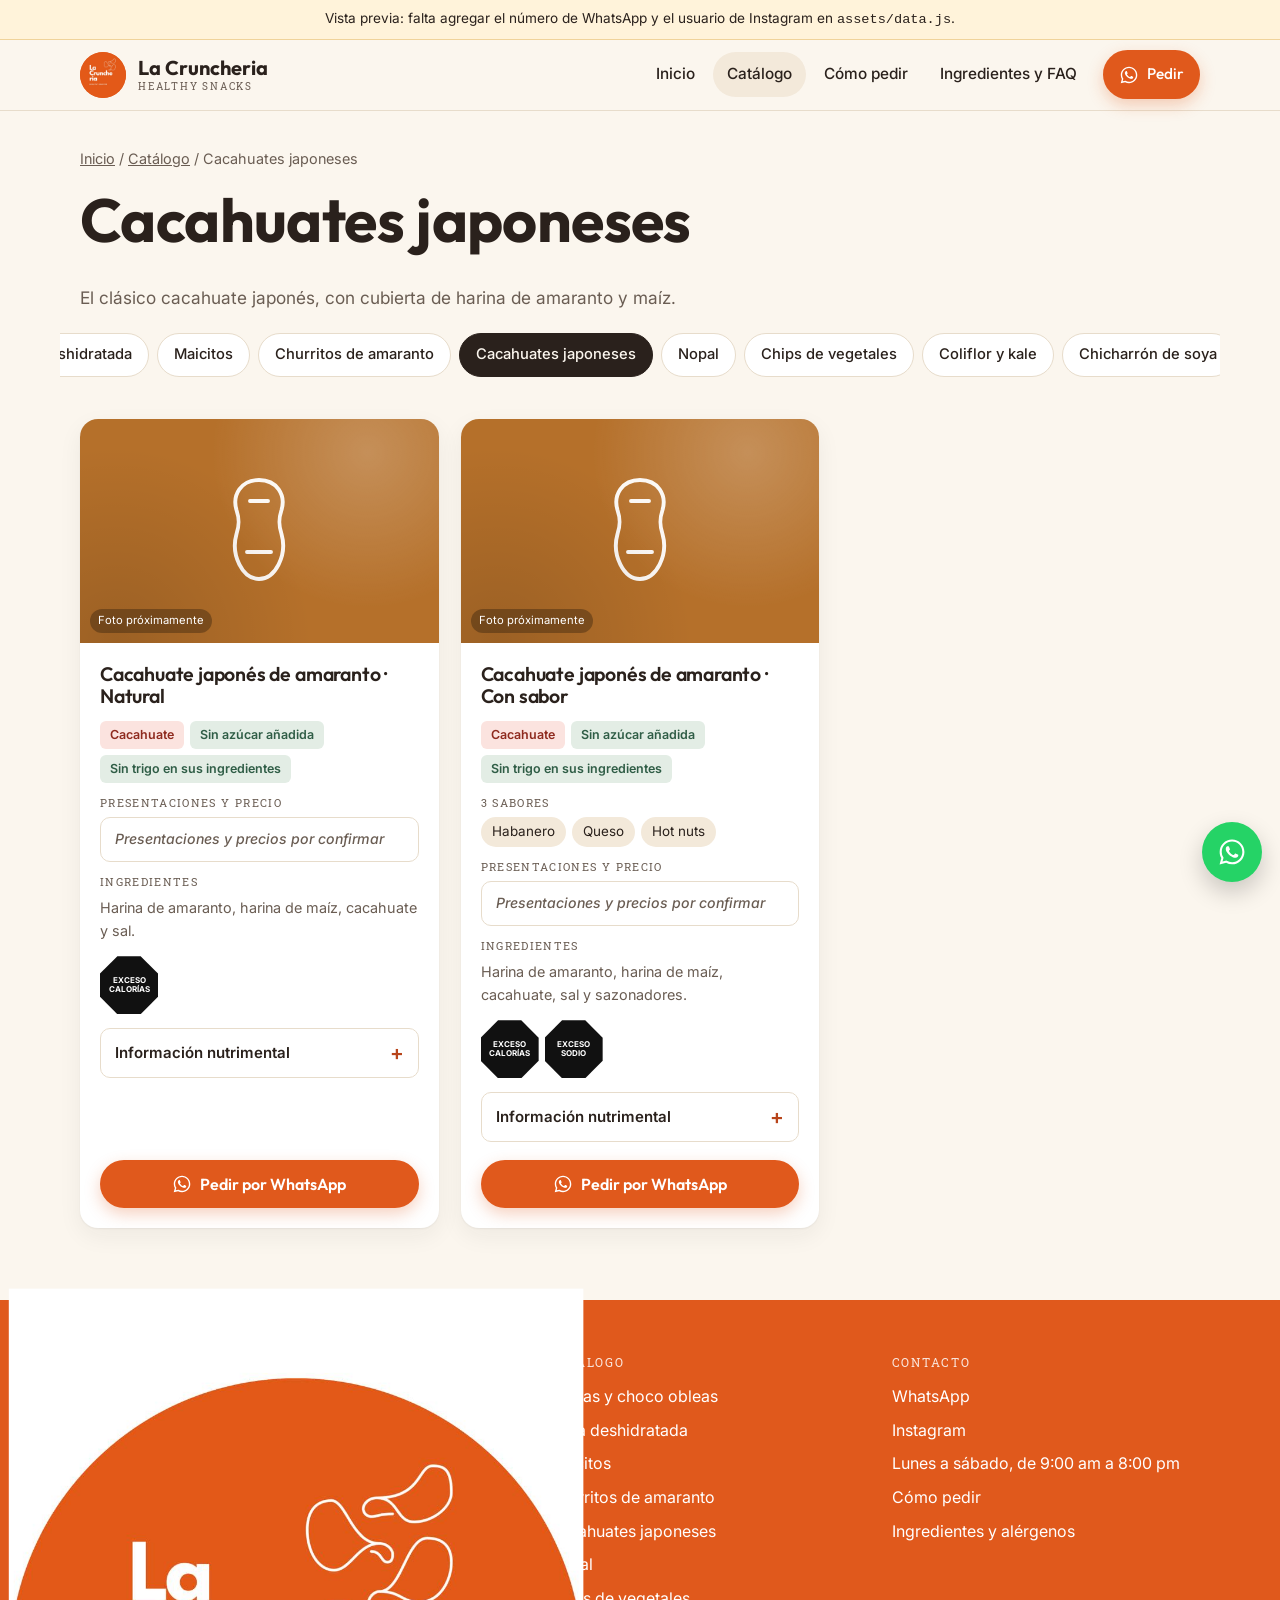
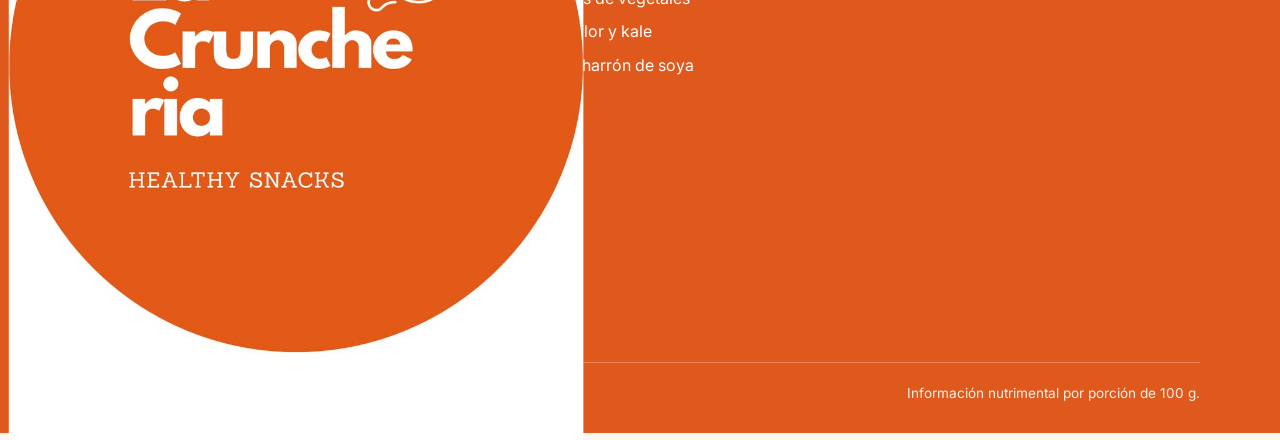
==== cacahuates-japoneses.html @ db67b434 "Sitio inicial de La Cruncheria" ====
<!doctype html>
<html lang="es-MX">
<head>
  <meta charset="utf-8">
  <meta name="viewport" content="width=device-width, initial-scale=1">
  <title>Cacahuates japoneses · La Cruncheria</title>
  <meta name="description" content="Cacahuates japoneses: sabores, presentaciones, ingredientes e información nutrimental. Entrega en Cancún.">
  <meta name="theme-color" content="#E0591C">
  <link rel="icon" href="assets/logo.jpg">
  <link rel="preconnect" href="https://fonts.googleapis.com">
  <link rel="preconnect" href="https://fonts.gstatic.com" crossorigin>
  <link href="https://fonts.googleapis.com/css2?family=Inter:wght@400;500;600&family=Outfit:wght@500;600;700&family=Roboto+Slab:wght@400&display=swap" rel="stylesheet">
  <link rel="stylesheet" href="assets/styles.css">
</head>
<body data-pagina="categoria" data-cat="cacahuates">
  <div id="encabezado"></div>
  <main>
    <section class="cabecera-cat">
      <div class="contenedor">
        <nav class="migas" aria-label="Ruta"><a href="index.html">Inicio</a> / <a href="index.html#catalogo">Catálogo</a> / <span id="cat-migas">Cacahuates japoneses</span></nav>
        <h1 id="cat-titulo">Cacahuates japoneses</h1>
        <p id="cat-intro"></p>
        <nav class="barra-cat" id="barra-cat" aria-label="Categorías"></nav>
      </div>
    </section>
    <div class="contenedor">
      <div class="productos" id="grid-productos"></div>
    </div>
  </main>
  <div id="pie"></div>
  <script src="assets/data.js"></script>
  <script src="assets/app.js"></script>
</body>
</html>
---- assets/styles.css ----
/* =========================================================
   LA CRUNCHERIA · Estilos
   ========================================================= */
:root {
  --naranja: #E0591C;          /* color del logo */
  --naranja-osc: #B8441A;      /* para texto sobre fondo claro */
  --naranja-suave: #FCE6D8;
  --verde: #2F5D46;
  --verde-suave: #E3EDE5;
  --crema: #FBF6EE;
  --arena: #F3E9DA;
  --blanco: #FFFFFF;
  --texto: #2A211C;
  --texto-2: #6A5D53;
  --linea: #E7DCCB;
  --aviso: #FFF3DA;
  --aviso-borde: #E7B24A;
  --alerta: #8E2A1E;

  --f-titulo: "Outfit", system-ui, sans-serif;
  --f-texto: "Inter", system-ui, sans-serif;
  --f-etiqueta: "Roboto Slab", Georgia, serif;

  --radio: 18px;
  --radio-sm: 10px;
  --sombra: 0 1px 2px rgba(42, 33, 28, .06), 0 8px 24px rgba(42, 33, 28, .06);
  --ancho: 1160px;
}

*, *::before, *::after { box-sizing: border-box; }
html { scroll-behavior: smooth; -webkit-text-size-adjust: 100%; }
body {
  margin: 0; background: var(--crema); color: var(--texto);
  font-family: var(--f-texto); font-size: 16px; line-height: 1.6;
  -webkit-font-smoothing: antialiased;
}
img { max-width: 100%; display: block; }
a { color: inherit; }
h1, h2, h3, h4 { font-family: var(--f-titulo); line-height: 1.12; margin: 0 0 .5em; letter-spacing: -.01em; }
h1 { font-size: clamp(2.2rem, 6vw, 3.8rem); font-weight: 700; }
h2 { font-size: clamp(1.7rem, 4vw, 2.5rem); font-weight: 700; }
h3 { font-size: 1.2rem; font-weight: 600; }
p { margin: 0 0 1em; }
:focus-visible { outline: 3px solid var(--naranja); outline-offset: 2px; border-radius: 6px; }

.contenedor { width: 100%; max-width: var(--ancho); margin: 0 auto; padding: 0 20px; }
.seccion { padding: clamp(56px, 8vw, 96px) 0; }
.seccion--arena { background: var(--arena); }
[id] { scroll-margin-top: 84px; }
.seccion--blanca { background: var(--blanco); }
.etiqueta {
  font-family: var(--f-etiqueta); text-transform: uppercase; letter-spacing: .14em;
  font-size: .78rem; color: var(--naranja-osc); margin-bottom: .8em; display: block;
}
.titulo-seccion { max-width: 640px; margin-bottom: 36px; }
.titulo-seccion p { color: var(--texto-2); font-size: 1.05rem; }
.centrado { text-align: center; margin-left: auto; margin-right: auto; }

/* ---------- Botones ---------- */
.btn {
  display: inline-flex; align-items: center; justify-content: center; gap: .5em;
  min-height: 48px; padding: 0 22px; border-radius: 999px; border: 2px solid transparent;
  font-family: var(--f-titulo); font-weight: 600; font-size: 1rem; text-decoration: none;
  cursor: pointer; transition: transform .15s ease, background .15s ease, box-shadow .15s ease;
}
.btn:hover { transform: translateY(-1px); }
.btn--principal { background: var(--naranja); color: #fff; box-shadow: 0 6px 16px rgba(224, 89, 28, .28); }
.btn--principal:hover { background: #C94E15; }
.btn--contorno { border-color: var(--texto); color: var(--texto); background: transparent; }
.btn--contorno:hover { background: var(--texto); color: var(--crema); }
.btn--verde { background: var(--verde); color: #fff; }
.btn--blanco { background: #fff; color: var(--texto); }
.btn--chico { min-height: 42px; padding: 0 16px; font-size: .95rem; }
.btn svg { width: 20px; height: 20px; flex: none; }
.botones { display: flex; flex-wrap: wrap; gap: 12px; }

/* ---------- Encabezado ---------- */
.encabezado {
  position: sticky; top: 0; z-index: 50; background: rgba(251, 246, 238, .94);
  backdrop-filter: saturate(1.4) blur(10px); -webkit-backdrop-filter: saturate(1.4) blur(10px);
  border-bottom: 1px solid var(--linea);
}
.encabezado__fila { display: flex; align-items: center; justify-content: space-between; height: 70px; gap: 16px; }
.marca { display: flex; align-items: center; gap: 12px; text-decoration: none; }
.marca__logo { width: 46px; height: 46px; border-radius: 50%; overflow: hidden; flex: none; background: var(--naranja); }
.marca__logo img { width: 100%; height: 100%; object-fit: cover; transform: scale(1.33); }
.marca__nombre { font-family: var(--f-titulo); font-weight: 700; font-size: 1.25rem; line-height: 1; }
.marca__nombre small { display: block; font-family: var(--f-etiqueta); font-weight: 400; font-size: .62rem; letter-spacing: .18em; color: var(--texto-2); margin-top: 4px; }
.menu { display: flex; align-items: center; gap: 4px; }
.menu a { text-decoration: none; font-weight: 500; padding: 10px 14px; border-radius: 999px; font-size: .96rem; }
.menu a:hover, .menu a[aria-current="page"] { background: var(--arena); }
.menu .btn { margin-left: 8px; color: #fff; }
.menu .btn:hover { background: #C94E15; }
.menu-boton { display: none; }

@media (max-width: 860px) {
  .menu-boton {
    display: inline-flex; align-items: center; justify-content: center; width: 48px; height: 48px;
    border-radius: 50%; border: 1px solid var(--linea); background: var(--blanco); cursor: pointer;
  }
  .menu-boton svg { width: 22px; height: 22px; }
  .menu {
    position: absolute; top: 100%; left: 0; right: 0; flex-direction: column; box-shadow: 0 16px 32px rgba(42,33,28,.12); align-items: stretch; gap: 0;
    background: var(--crema); border-bottom: 1px solid var(--linea); padding: 8px 20px 20px;
    max-height: calc(100vh - 70px); overflow-y: auto;
    transform: translateY(-8px); opacity: 0; visibility: hidden; transition: .2s ease;
  }
  .menu.abierto { transform: none; opacity: 1; visibility: visible; }
  .menu a { padding: 14px 4px; border-radius: 0; border-bottom: 1px solid var(--linea); font-size: 1.05rem; }
  .menu a:hover, .menu a[aria-current="page"] { background: none; color: var(--naranja-osc); }
  .menu .menu__sub { padding-left: 18px; font-size: .98rem; color: var(--texto-2); }
  .menu .btn { margin: 16px 0 0; border-bottom: 0; }
}
@media (min-width: 861px) { .menu .menu__sub { display: none; } }

/* ---------- Portada ---------- */
.portada { padding: clamp(40px, 7vw, 88px) 0 clamp(48px, 7vw, 88px); overflow: hidden; }
.portada__grid { display: grid; grid-template-columns: 1.1fr .9fr; gap: 48px; align-items: center; }
.portada p.lead { font-size: clamp(1.05rem, 2.2vw, 1.22rem); color: var(--texto-2); max-width: 540px; margin-bottom: 28px; }
.portada h1 span { color: var(--naranja); }
.portada__arte { position: relative; aspect-ratio: 1; max-width: 460px; width: 100%; justify-self: center; }
.portada__circulo { position: absolute; inset: 0; border-radius: 50%; background: var(--naranja); display: grid; place-items: center; }
.portada__circulo svg { width: 62%; color: #fff; }
.portada__sello {
  position: absolute; background: var(--blanco); border-radius: 16px; padding: 12px 16px; box-shadow: var(--sombra);
  font-family: var(--f-titulo); font-weight: 600; font-size: .95rem; display: flex; align-items: center; gap: 10px;
}
.portada__sello i { width: 30px; height: 30px; border-radius: 50%; background: var(--verde-suave); color: var(--verde); display: grid; place-items: center; font-style: normal; }
.portada__sello i svg { width: 16px; height: 16px; }
.portada__sello--1 { left: -6%; top: 14%; }
.portada__sello--2 { right: -4%; bottom: 14%; }
.puntos { display: flex; flex-wrap: wrap; gap: 10px 22px; margin-top: 32px; padding: 0; list-style: none; color: var(--texto-2); font-size: .95rem; }
.puntos li { display: flex; align-items: center; gap: 8px; }
.puntos svg { width: 18px; height: 18px; color: var(--verde); flex: none; }

@media (max-width: 860px) {
  .portada__grid { grid-template-columns: 1fr; gap: 36px; }
  .portada__arte { max-width: 320px; }
  .portada__sello { font-size: .85rem; padding: 10px 12px; }
  .portada__sello--1 { left: -4%; }
  .portada__sello--2 { right: -2%; }
}

/* ---------- Beneficios ---------- */
.beneficios { display: grid; grid-template-columns: repeat(3, 1fr); gap: 20px; }
.beneficio { background: var(--blanco); border-radius: var(--radio); padding: 26px; box-shadow: var(--sombra); }
.beneficio__icono { width: 48px; height: 48px; border-radius: 14px; display: grid; place-items: center; background: var(--naranja-suave); color: var(--naranja-osc); margin-bottom: 16px; }
.beneficio__icono svg { width: 24px; height: 24px; }
.beneficio p { color: var(--texto-2); margin: 0; }
@media (max-width: 760px) { .beneficios { grid-template-columns: 1fr; } }

/* ---------- Categorías ---------- */
.categorias { display: grid; grid-template-columns: repeat(3, 1fr); gap: 20px; }
.categoria {
  display: flex; flex-direction: column; text-decoration: none; background: var(--blanco); border-radius: var(--radio);
  overflow: hidden; box-shadow: var(--sombra); transition: transform .2s ease, box-shadow .2s ease;
}
.categoria:hover { transform: translateY(-3px); box-shadow: 0 14px 32px rgba(42, 33, 28, .12); }
.categoria__cuerpo { padding: 18px 20px 20px; display: flex; justify-content: space-between; align-items: center; gap: 12px; }
.categoria__cuerpo h3 { margin: 0 0 2px; }
.categoria__cuerpo span { color: var(--texto-2); font-size: .9rem; }
.flecha { width: 40px; height: 40px; border-radius: 50%; background: var(--arena); display: grid; place-items: center; flex: none; transition: background .2s; }
.flecha svg { width: 18px; height: 18px; }
.categoria:hover .flecha { background: var(--naranja); color: #fff; }
@media (max-width: 900px) { .categorias { grid-template-columns: repeat(2, 1fr); gap: 14px; } }
@media (max-width: 520px) {
  .categorias { grid-template-columns: 1fr 1fr; gap: 12px; }
  .categoria__cuerpo { padding: 12px 14px 14px; }
  .categoria__cuerpo h3 { font-size: 1rem; }
  .categoria .flecha { display: none; }
}

/* Mosaico de imagen (espacio para foto) */
.mosaico { position: relative; aspect-ratio: 4 / 3; display: grid; place-items: center; overflow: hidden; color: #fff; }
.mosaico svg { width: 46%; max-width: 150px; opacity: .95; }
.mosaico::after {
  content: ""; position: absolute; inset: 0;
  background: radial-gradient(circle at 80% 15%, rgba(255,255,255,.22), transparent 45%), radial-gradient(circle at 10% 100%, rgba(0,0,0,.14), transparent 50%);
}
.mosaico img { position: absolute; inset: 0; width: 100%; height: 100%; object-fit: cover; }
.mosaico__nota { position: absolute; left: 10px; bottom: 10px; z-index: 1; font-size: .7rem; background: rgba(0,0,0,.28); padding: 3px 8px; border-radius: 999px; }

/* ---------- Pasos ---------- */
.pasos { display: grid; grid-template-columns: repeat(3, 1fr); gap: 20px; counter-reset: paso; list-style: none; padding: 0; margin: 0; }
.paso { background: var(--blanco); border-radius: var(--radio); padding: 26px; position: relative; box-shadow: var(--sombra); }
.paso::before {
  counter-increment: paso; content: counter(paso);
  display: grid; place-items: center; width: 42px; height: 42px; border-radius: 50%;
  background: var(--naranja); color: #fff; font-family: var(--f-titulo); font-weight: 700; font-size: 1.1rem; margin-bottom: 14px;
}
.paso p { margin: 0; color: var(--texto-2); }
@media (max-width: 760px) { .pasos { grid-template-columns: 1fr; } }

/* ---------- Bloque honestidad ---------- */
.honesto { background: var(--verde); color: #F4F1EA; border-radius: 28px; padding: clamp(28px, 5vw, 56px); display: grid; grid-template-columns: 1.2fr 1fr; gap: 36px; align-items: center; }
.honesto h2 { color: #fff; }
.honesto .etiqueta { color: #F6C9A9; }
.honesto ul { list-style: none; margin: 0; padding: 0; display: grid; gap: 12px; }
.honesto li { background: rgba(255,255,255,.09); border-radius: 14px; padding: 14px 16px; display: flex; gap: 12px; }
.honesto li svg { width: 20px; height: 20px; flex: none; margin-top: 3px; color: #F6C9A9; }
@media (max-width: 860px) { .honesto { grid-template-columns: 1fr; } }

/* ---------- Página de categoría ---------- */
.cabecera-cat { padding: 36px 0 28px; }
.migas { font-size: .9rem; color: var(--texto-2); margin-bottom: 16px; }
.migas a { color: var(--texto-2); }
.cabecera-cat p { max-width: 640px; color: var(--texto-2); font-size: 1.08rem; }
.barra-cat { display: flex; gap: 8px; overflow-x: auto; padding: 4px 20px 14px; margin: 0 -20px; scrollbar-width: none; }
.barra-cat::-webkit-scrollbar { display: none; }
.barra-cat a {
  flex: none; text-decoration: none; padding: 9px 16px; border-radius: 999px; background: var(--blanco);
  border: 1px solid var(--linea); font-size: .92rem; font-weight: 500; white-space: nowrap;
}
.barra-cat a[aria-current="page"] { background: var(--texto); color: var(--crema); border-color: var(--texto); }

.productos { display: grid; grid-template-columns: repeat(3, 1fr); gap: 22px; padding-bottom: 72px; }
@media (max-width: 980px) { .productos { grid-template-columns: repeat(2, 1fr); } }
@media (max-width: 620px) { .productos { grid-template-columns: 1fr; } }

.producto { background: var(--blanco); border-radius: var(--radio); overflow: hidden; box-shadow: var(--sombra); display: flex; flex-direction: column; }
.producto .mosaico { aspect-ratio: 16 / 10; }
.producto__cuerpo { padding: 20px; display: flex; flex-direction: column; gap: 14px; flex: 1; }
.producto h3 { margin: 0; font-size: 1.22rem; }
.producto__bloque h4 { font-family: var(--f-etiqueta); font-weight: 400; text-transform: uppercase; letter-spacing: .12em; font-size: .7rem; color: var(--texto-2); margin: 0 0 8px; }
.chips { display: flex; flex-wrap: wrap; gap: 6px; }
.chip { font-size: .84rem; padding: 4px 11px; border-radius: 999px; background: var(--arena); }
.chips--colapsado .chip:nth-child(n+7) { display: none; }
.ver-mas { background: none; border: 0; padding: 4px 4px; color: var(--naranja-osc); font-weight: 600; font-size: .84rem; cursor: pointer; text-decoration: underline; text-underline-offset: 3px; }

.precios { list-style: none; margin: 0; padding: 0; border: 1px solid var(--linea); border-radius: var(--radio-sm); overflow: hidden; }
.precios li { display: flex; justify-content: space-between; gap: 10px; padding: 10px 14px; font-size: .95rem; }
.precios li + li { border-top: 1px solid var(--linea); }
.precio { font-family: var(--f-titulo); font-weight: 700; font-size: 1.1rem; color: var(--naranja-osc); white-space: nowrap; }
.precio--pendiente { white-space: normal; font-family: var(--f-texto); font-weight: 500; font-size: .88rem; color: var(--texto-2); font-style: italic; }

.marcas { display: flex; flex-wrap: wrap; gap: 6px; }
.marca-tag { font-size: .78rem; font-weight: 600; padding: 4px 10px; border-radius: 6px; display: inline-flex; align-items: center; gap: 5px; }
.marca-tag--alergeno { background: #FBE3DF; color: var(--alerta); }
.marca-tag--aviso { background: var(--aviso); color: #7A5410; }
.marca-tag--ok { background: var(--verde-suave); color: var(--verde); }
.sellos { display: flex; flex-wrap: wrap; gap: 6px; }
.sello {
  width: 58px; height: 58px; background: #111; color: #fff; display: grid; place-items: center; text-align: center;
  font-size: .5rem; font-weight: 700; line-height: 1.15; text-transform: uppercase; padding: 6px;
  clip-path: polygon(30% 0, 70% 0, 100% 30%, 100% 70%, 70% 100%, 30% 100%, 0 70%, 0 30%);
}
.leyenda { background: var(--aviso); border-left: 4px solid var(--aviso-borde); padding: 10px 12px; border-radius: 6px; font-size: .88rem; margin: 0; }
.ingredientes { font-size: .9rem; color: var(--texto-2); margin: 0; }

details.nutri { border: 1px solid var(--linea); border-radius: var(--radio-sm); }
details.nutri summary { cursor: pointer; padding: 12px 14px; font-weight: 600; font-size: .94rem; list-style: none; display: flex; justify-content: space-between; align-items: center; }
details.nutri summary::-webkit-details-marker { display: none; }
details.nutri summary::after { content: "+"; font-size: 1.3rem; line-height: 1; color: var(--naranja-osc); }
details.nutri[open] summary::after { content: "–"; }
.tabla-nutri { width: 100%; border-collapse: collapse; font-size: .9rem; }
.tabla-nutri caption { text-align: left; padding: 0 14px 8px; font-size: .8rem; color: var(--texto-2); }
.tabla-nutri td { padding: 7px 14px; border-top: 1px solid var(--linea); }
.tabla-nutri td:last-child { text-align: right; font-weight: 600; white-space: nowrap; }
.tabla-nutri tr.sub td:first-child { padding-left: 28px; color: var(--texto-2); }
.producto__acciones { margin-top: auto; padding-top: 4px; }
.producto__acciones .btn { width: 100%; }

/* ---------- Cómo pedir ---------- */
.tarjetas-info { display: grid; grid-template-columns: repeat(3, 1fr); gap: 20px; }
.tarjeta-info { background: var(--blanco); border-radius: var(--radio); padding: 26px; box-shadow: var(--sombra); }
.tarjeta-info ul { padding-left: 1.1em; margin: 0; color: var(--texto-2); }
.tarjeta-info li + li { margin-top: 6px; }
@media (max-width: 860px) { .tarjetas-info { grid-template-columns: 1fr; } }
.contacto { display: grid; grid-template-columns: 1fr 1fr; gap: 20px; }
.contacto a { display: flex; align-items: center; gap: 16px; padding: 24px; border-radius: var(--radio); text-decoration: none; background: var(--blanco); box-shadow: var(--sombra); }
.contacto a:hover { box-shadow: 0 14px 32px rgba(42,33,28,.12); }
.contacto i { width: 52px; height: 52px; border-radius: 14px; display: grid; place-items: center; flex: none; color: #fff; }
.contacto i svg { width: 26px; height: 26px; }
.contacto strong { font-family: var(--f-titulo); font-size: 1.15rem; display: block; }
.contacto span { color: var(--texto-2); font-size: .92rem; }
@media (max-width: 640px) { .contacto { grid-template-columns: 1fr; } }

/* ---------- Ingredientes y FAQ ---------- */
.claves { display: grid; grid-template-columns: repeat(3, 1fr); gap: 16px; margin-bottom: 8px; }
.clave { background: var(--aviso); border: 1px solid #F0D39A; border-radius: var(--radio); padding: 22px; }
.clave h3 { font-size: 1.08rem; }
.clave p { margin: 0; font-size: .95rem; }
@media (max-width: 860px) { .claves { grid-template-columns: 1fr; } }

.matriz-wrap { background: var(--blanco); border-radius: var(--radio); box-shadow: var(--sombra); overflow: hidden; }
.matriz { width: 100%; border-collapse: collapse; font-size: .9rem; }
.matriz th, .matriz td { padding: 10px 12px; text-align: center; border-bottom: 1px solid var(--linea); }
.matriz th { font-family: var(--f-titulo); font-weight: 600; font-size: .82rem; background: var(--arena); position: sticky; top: 70px; }
.matriz th:first-child, .matriz td:first-child { text-align: left; }
.matriz tr.grupo td { background: var(--crema); font-family: var(--f-titulo); font-weight: 700; text-align: left; }
.si { display: inline-grid; place-items: center; width: 24px; height: 24px; border-radius: 50%; background: #FBE3DF; color: var(--alerta); font-weight: 700; font-size: .8rem; }
.si--aviso { background: var(--aviso); color: #7A5410; }
.no { color: #C9BBAA; }
.matriz td .matriz-tags { display: none; }
@media (max-width: 760px) {
  .matriz thead { display: none; }
  .matriz, .matriz tbody, .matriz tr, .matriz td { display: block; width: 100%; }
  .matriz tr:not(.grupo) td:not(:first-child) { display: none; }
  .matriz tr:not(.grupo) td:first-child { padding: 12px 14px; }
  .matriz td .matriz-tags { display: flex; flex-wrap: wrap; gap: 5px; margin-top: 6px; }
}

.acordeon { display: grid; gap: 10px; }
.acordeon details { background: var(--blanco); border-radius: 14px; box-shadow: var(--sombra); }
.acordeon summary { cursor: pointer; padding: 18px 20px; font-family: var(--f-titulo); font-weight: 600; font-size: 1.05rem; list-style: none; display: flex; justify-content: space-between; gap: 16px; align-items: center; }
.acordeon summary::-webkit-details-marker { display: none; }
.acordeon summary::after { content: "+"; font-size: 1.5rem; line-height: 1; color: var(--naranja-osc); flex: none; }
.acordeon details[open] summary::after { content: "–"; }
.acordeon .respuesta { padding: 0 20px 18px; color: var(--texto-2); }
.acordeon .respuesta p:last-child { margin: 0; }
.lista-ing { margin: 0; padding: 0; list-style: none; }
.lista-ing li { padding: 10px 0; border-top: 1px solid var(--linea); font-size: .94rem; }
.lista-ing strong { color: var(--texto); }

/* ---------- Pie ---------- */
.pie { background: var(--naranja); color: #fff; padding: 56px 0 28px; margin-top: 0; }
.pie__grid { display: grid; grid-template-columns: 1.4fr 1fr 1fr; gap: 36px; }
.pie h4 { font-family: var(--f-etiqueta); font-weight: 400; text-transform: uppercase; letter-spacing: .14em; font-size: .78rem; opacity: .85; margin-bottom: 14px; }
.pie ul { list-style: none; padding: 0; margin: 0; display: grid; gap: 8px; }
.pie a { text-decoration: none; }
.pie a:hover { text-decoration: underline; }
.pie .marca__logo { width: 64px; height: 64px; border: 2px solid rgba(255,255,255,.6); }
.pie__legal { border-top: 1px solid rgba(255,255,255,.3); margin-top: 40px; padding-top: 20px; font-size: .85rem; opacity: .9; display: flex; flex-wrap: wrap; justify-content: space-between; gap: 8px; }
@media (max-width: 760px) { .pie__grid { grid-template-columns: 1fr; gap: 28px; } }

/* ---------- WhatsApp flotante ---------- */
.wa-flotante {
  position: fixed; right: 18px; bottom: 18px; z-index: 60; width: 60px; height: 60px; border-radius: 50%;
  background: #25D366; color: #fff; display: grid; place-items: center; box-shadow: 0 10px 24px rgba(0,0,0,.2);
  transition: transform .15s ease;
}
.wa-flotante:hover { transform: scale(1.06); }
.wa-flotante svg { width: 30px; height: 30px; }

.pendiente-config { background: #FFF3DA; border-bottom: 1px solid #F0D39A; font-size: .85rem; text-align: center; padding: 8px 16px; }

@media (prefers-reduced-motion: reduce) { * { transition: none !important; scroll-behavior: auto !important; } }
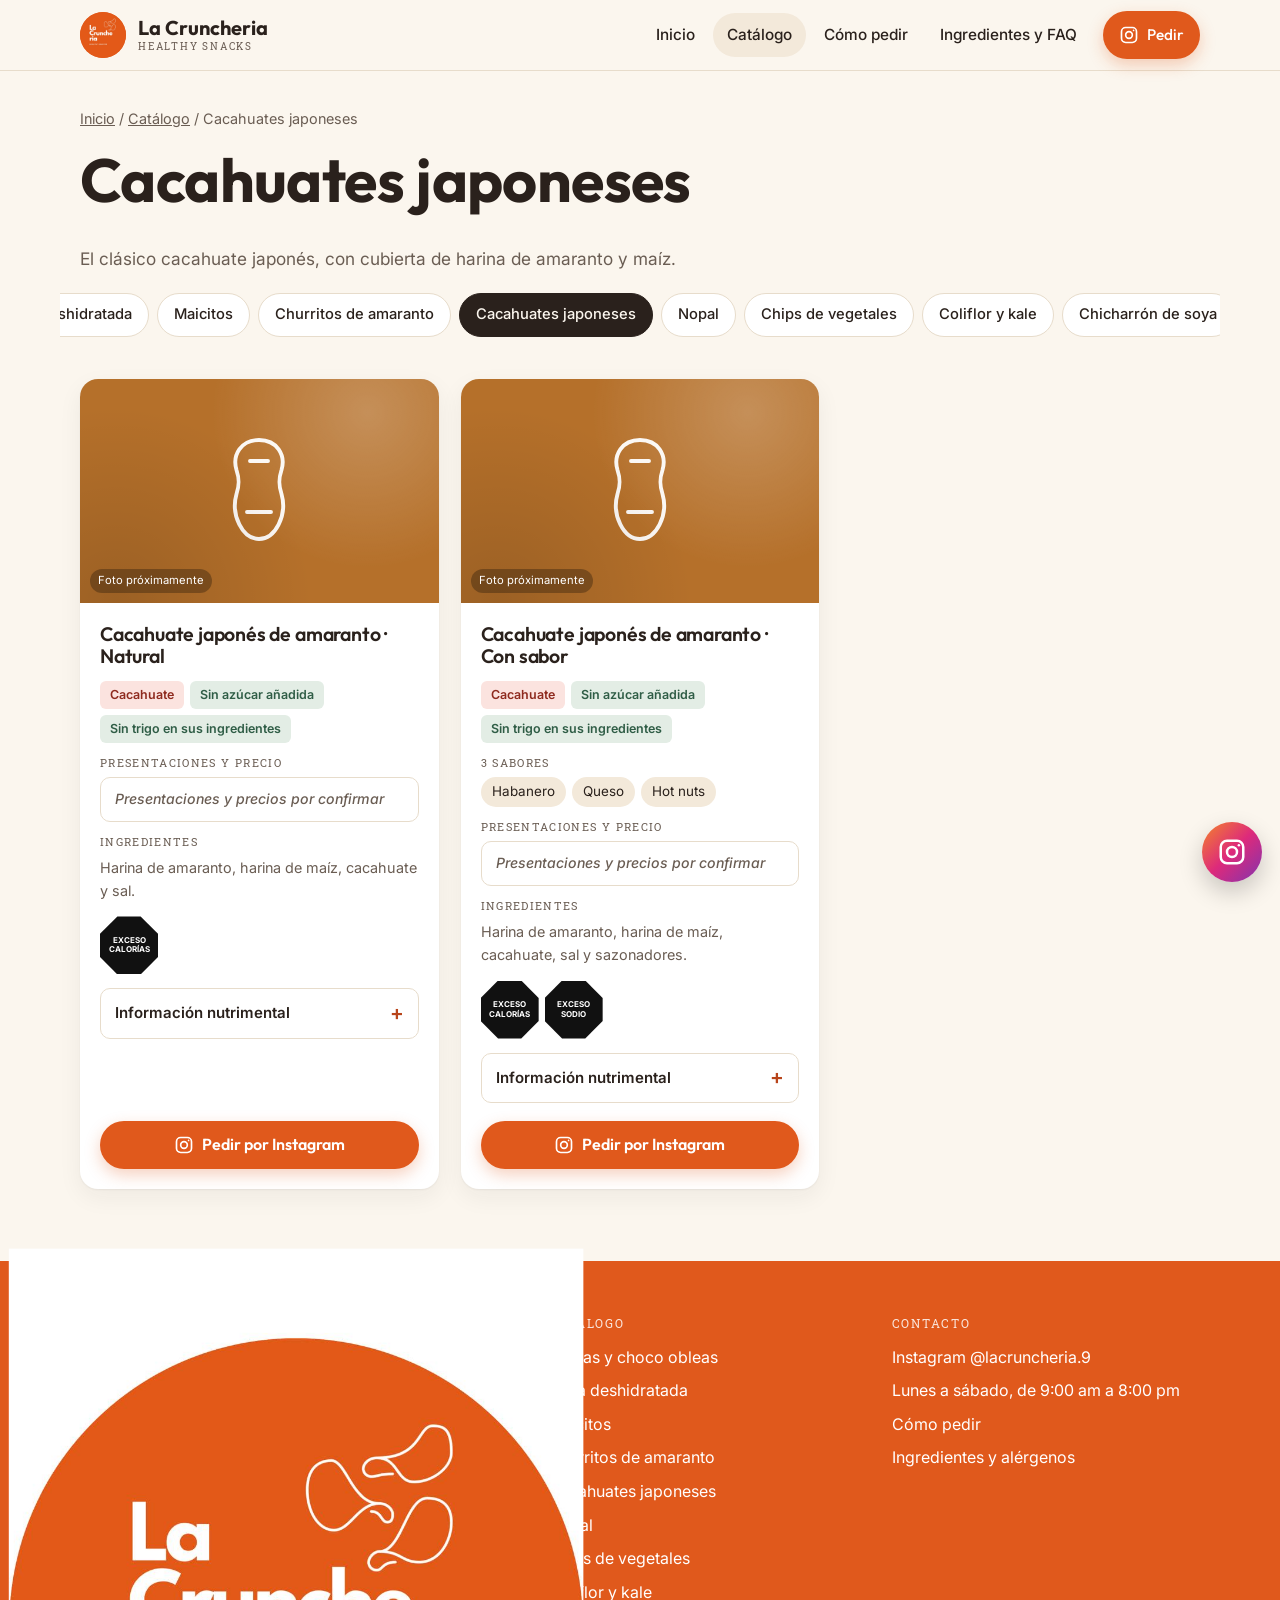
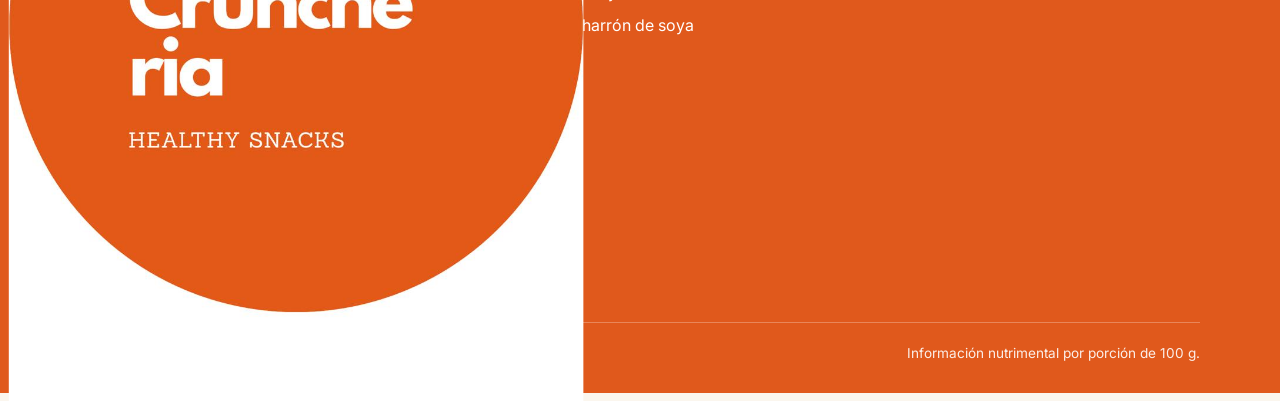
==== commit 4391ed48: "Forzar actualizacion de archivos en el navegador" ====
--- a/cacahuates-japoneses.html
+++ b/cacahuates-japoneses.html
@@ -10,7 +10,7 @@
   <link rel="preconnect" href="https://fonts.googleapis.com">
   <link rel="preconnect" href="https://fonts.gstatic.com" crossorigin>
   <link href="https://fonts.googleapis.com/css2?family=Inter:wght@400;500;600&family=Outfit:wght@500;600;700&family=Roboto+Slab:wght@400&display=swap" rel="stylesheet">
-  <link rel="stylesheet" href="assets/styles.css">
+  <link rel="stylesheet" href="assets/styles.css?v=2">
 </head>
 <body data-pagina="categoria" data-cat="cacahuates">
   <div id="encabezado"></div>
@@ -28,7 +28,7 @@
     </div>
   </main>
   <div id="pie"></div>
-  <script src="assets/data.js"></script>
-  <script src="assets/app.js"></script>
+  <script src="assets/data.js?v=2"></script>
+  <script src="assets/app.js?v=2"></script>
 </body>
 </html>
--- a/assets/styles.css
+++ b/assets/styles.css
@@ -330,6 +330,7 @@
   transition: transform .15s ease;
 }
 .wa-flotante:hover { transform: scale(1.06); }
+.wa-flotante--ig { background: linear-gradient(135deg, #F58529, #DD2A7B, #8134AF); }
 .wa-flotante svg { width: 30px; height: 30px; }
 
 .pendiente-config { background: #FFF3DA; border-bottom: 1px solid #F0D39A; font-size: .85rem; text-align: center; padding: 8px 16px; }
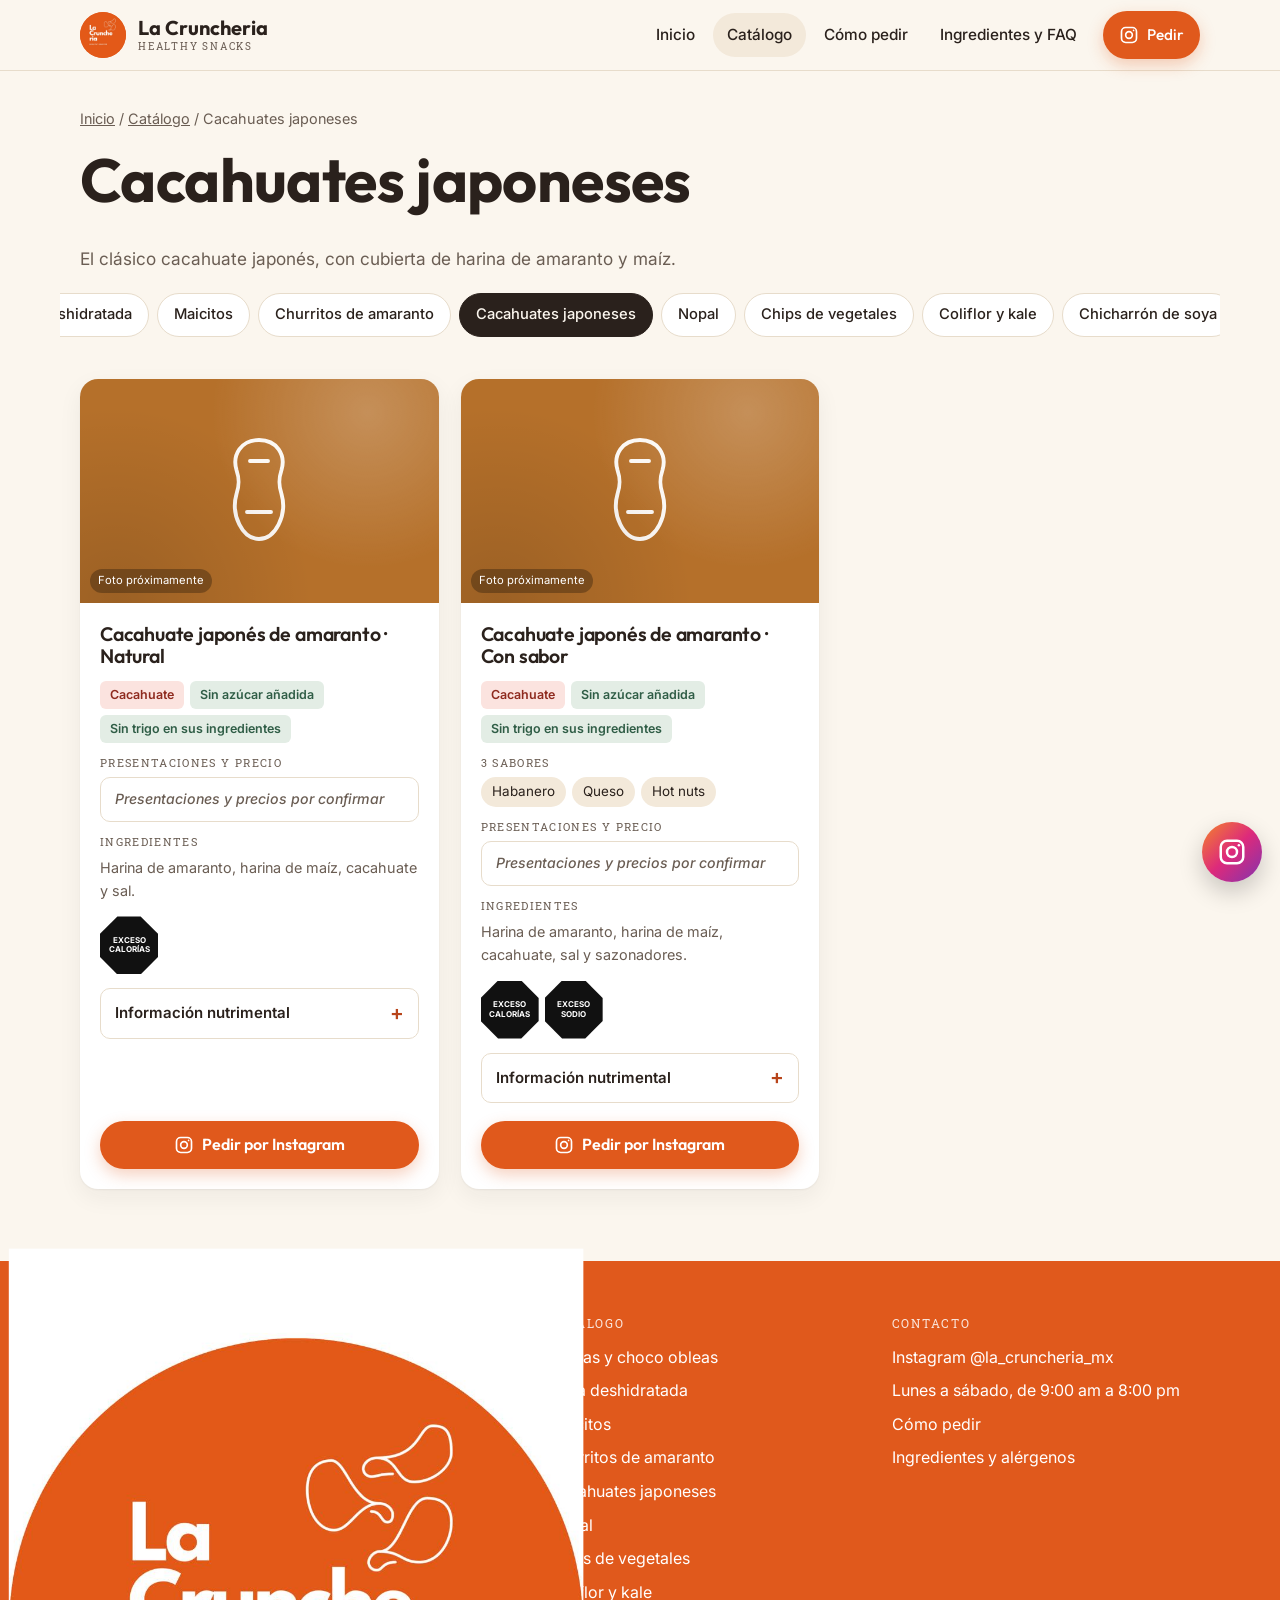
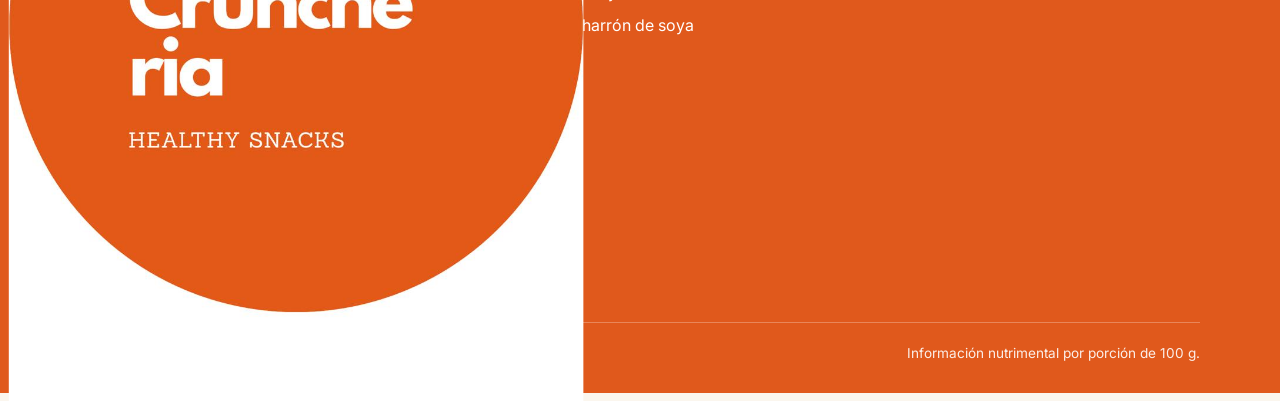
==== commit 7431ff40: "Actualizar usuario de Instagram a la_cruncheria_mx" ====
--- a/cacahuates-japoneses.html
+++ b/cacahuates-japoneses.html
@@ -10,7 +10,7 @@
   <link rel="preconnect" href="https://fonts.googleapis.com">
   <link rel="preconnect" href="https://fonts.gstatic.com" crossorigin>
   <link href="https://fonts.googleapis.com/css2?family=Inter:wght@400;500;600&family=Outfit:wght@500;600;700&family=Roboto+Slab:wght@400&display=swap" rel="stylesheet">
-  <link rel="stylesheet" href="assets/styles.css?v=2">
+  <link rel="stylesheet" href="assets/styles.css?v=3">
 </head>
 <body data-pagina="categoria" data-cat="cacahuates">
   <div id="encabezado"></div>
@@ -28,7 +28,7 @@
     </div>
   </main>
   <div id="pie"></div>
-  <script src="assets/data.js?v=2"></script>
-  <script src="assets/app.js?v=2"></script>
+  <script src="assets/data.js?v=3"></script>
+  <script src="assets/app.js?v=3"></script>
 </body>
 </html>
